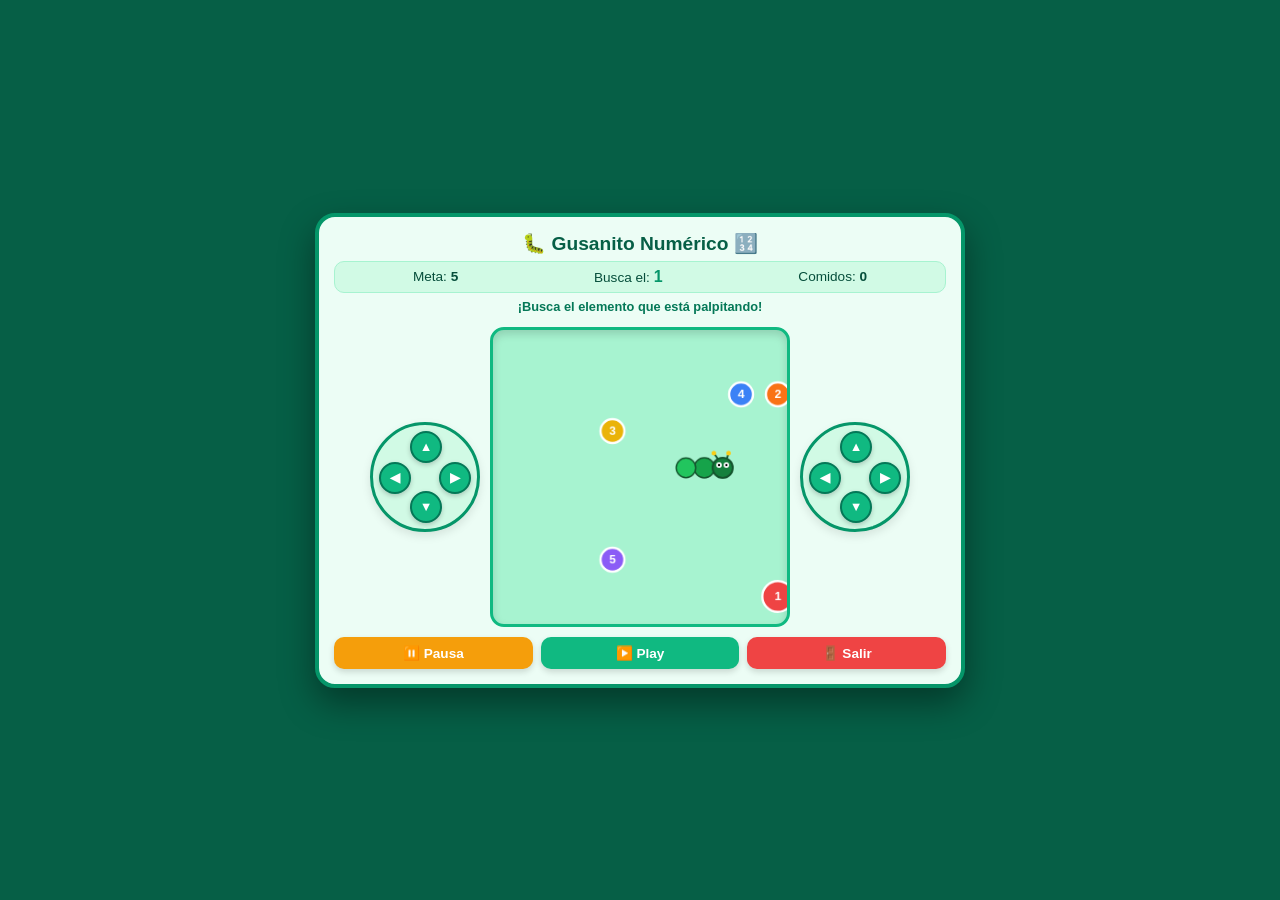
==== juego.html @ 27a51bcf "Add files via upload" ====
<!DOCTYPE html>
<html lang="es">
<head>
    <meta charset="UTF-8">
    <meta name="viewport" content="width=device-width, initial-scale=1.0, user-scalable=no">
    <title>Gusanito Educativo</title>
    <link rel="stylesheet" href="style.css">
</head>
<body>

    <div class="game-container">
        <h1 id="game-title">🐛 Gusanito Educativo 🍃</h1>

        <!-- Panel de Estado -->
        <div class="status-panel">
            <div id="label-meta">Meta: <strong id="max-target">5</strong></div>
            <div>Busca el: <strong id="next-target" class="target-highlight">1</strong></div>
            <div>Comidos: <strong id="score">0</strong></div>
        </div>

        <div class="message" id="message">¡Busca el elemento que está palpitando!</div>

        <!-- Diseño de controles y lienzo -->
        <div class="game-layout">
            
            <!-- D-pad Izquierdo -->
            <div class="dpad-wrapper">
                <div class="dpad">
                    <button class="ctrl-btn btn-up" onclick="changeDirection('UP')">▲</button>
                    <button class="ctrl-btn btn-left" onclick="changeDirection('LEFT')">◀</button>
                    <button class="ctrl-btn btn-right" onclick="changeDirection('RIGHT')">▶</button>
                    <button class="ctrl-btn btn-down" onclick="changeDirection('DOWN')">▼</button>
                </div>
            </div>

            <!-- Lienzo del juego -->
            <canvas id="gameCanvas" width="320" height="320"></canvas>

            <!-- D-pad Derecho -->
            <div class="dpad-wrapper">
                <div class="dpad">
                    <button class="ctrl-btn btn-up" onclick="changeDirection('UP')">▲</button>
                    <button class="ctrl-btn btn-left" onclick="changeDirection('LEFT')">◀</button>
                    <button class="ctrl-btn btn-right" onclick="changeDirection('RIGHT')">▶</button>
                    <button class="ctrl-btn btn-down" onclick="changeDirection('DOWN')">▼</button>
                </div>
            </div>

        </div>

        <!-- Botones de Acción Inferiores -->
        <div class="control-panel-buttons">
            <button class="action-btn btn-pause" onclick="pauseGame()">⏸️ Pausa</button>
            <button class="action-btn btn-play" onclick="resumeGame()">▶️ Play</button>
            <button class="action-btn btn-exit" onclick="exitGame()">🚪 Salir</button>
        </div>
    </div>

    <script src="script.js"></script>
</body>
</html>
---- style.css ----
* {
    box-sizing: border-box;
    margin: 0;
    padding: 0;
    font-family: 'Segoe UI', Tahoma, Geneva, Verdana, sans-serif;
    user-select: none;
}

body {
    background: #065f46;
    display: flex;
    justify-content: center;
    align-items: center;
    min-height: 100vh;
    padding: 10px;
}

/* Contenedor del Menú Principal */
.menu-container {
    background: #ecfdf5;
    padding: 25px;
    border-radius: 24px;
    box-shadow: 0 15px 35px rgba(0,0,0,0.4);
    text-align: center;
    max-width: 480px;
    width: 100%;
    border: 4px solid #059669;
}

.menu-container h1 {
    color: #065f46;
    margin-bottom: 5px;
    font-size: 1.6rem;
}

.menu-subtitle {
    color: #047857;
    font-size: 0.95rem;
    margin-bottom: 20px;
    font-weight: 600;
}

.modes-grid {
    display: flex;
    flex-direction: column;
    gap: 15px;
}

.mode-card {
    background: white;
    padding: 15px 20px;
    border-radius: 16px;
    text-decoration: none;
    display: flex;
    align-items: center;
    gap: 15px;
    box-shadow: 0 4px 10px rgba(0,0,0,0.08);
    border: 2px solid transparent;
    transition: transform 0.2s, box-shadow 0.2s, border-color 0.2s;
    text-align: left;
}

.mode-card:hover {
    transform: translateY(-3px);
    box-shadow: 0 6px 15px rgba(0,0,0,0.15);
}

.card-numbers { border-color: #3b82f6; }
.card-numbers:hover { background: #eff6ff; }

.card-vowels { border-color: #f59e0b; }
.card-vowels:hover { background: #fffbeb; }

.card-alphabet { border-color: #10b981; }
.card-alphabet:hover { background: #f0fdf4; }

.card-icon {
    font-size: 2.2rem;
    background: #f3f4f6;
    padding: 10px 14px;
    border-radius: 12px;
}

.mode-card h2 {
    font-size: 1.1rem;
    color: #1f2937;
    margin-bottom: 3px;
}

.mode-card p {
    font-size: 0.8rem;
    color: #6b7280;
}

/* Contenedor del Juego */
.game-container {
    background: #ecfdf5;
    padding: 15px;
    border-radius: 20px;
    box-shadow: 0 15px 35px rgba(0,0,0,0.4);
    text-align: center;
    max-width: 650px;
    width: 100%;
    border: 4px solid #059669;
}

.game-container h1 {
    color: #065f46;
    margin-bottom: 6px;
    font-size: 1.2rem;
}

.status-panel {
    display: flex;
    justify-content: space-around;
    align-items: center;
    background: #d1fae5;
    padding: 6px 10px;
    border-radius: 10px;
    margin-bottom: 6px;
    color: #064e3b;
    font-size: 0.85rem;
    border: 1.5px solid #a7f3d0;
}

.target-highlight {
    color: #059669;
    font-size: 1rem;
    font-weight: bold;
}

.message {
    font-weight: bold;
    font-size: 0.8rem;
    color: #047857;
    margin-bottom: 8px;
    min-height: 20px;
}

/* Diseño del juego y controles laterales */
.game-layout {
    display: flex;
    flex-direction: column;
    align-items: center;
    gap: 10px;
    margin-bottom: 10px;

}

.dpad-wrapper {
    display: flex;
    flex-direction: column;
    align-items: center;
}

/* D-pad circular */
.dpad {
    position: relative;
    width: 110px;
    height: 110px;
    background: #d1fae5;
    border-radius: 50%;
    border: 3px solid #059669;
    box-shadow: 0 4px 10px rgba(0,0,0,0.1);
}

.ctrl-btn {
    position: absolute;
    background: #10b981;
    color: white;
    border: 2px solid #047857;
    font-size: 0.8rem;
    font-weight: bold;
    width: 32px;
    height: 32px;
    border-radius: 50%;
    cursor: pointer;
    display: flex;
    align-items: center;
    justify-content: center;
    transition: background 0.1s, transform 0.1s;
    box-shadow: 0 2px 5px rgba(0,0,0,0.2);
}

.ctrl-btn:active {
    background: #047857;
    transform: scale(0.90);
}

/* Posiciones precisas en cruz */
.btn-up    { top: 6px;   left: 37px; }
.btn-down  { bottom: 6px;left: 37px; }
.btn-left  { top: 37px;  left: 6px; }
.btn-right { top: 37px;  right: 6px; }

canvas {
    background: #a7f3d0;
    border-radius: 14px;
    display: block;
    box-shadow: inset 0 4px 8px rgba(0,0,0,0.15);
    border: 3px solid #10b981;
    width: 300px;
    height: 300px;
}

/* Panel de botones inferiores */
.control-panel-buttons {
    display: flex;
    gap: 8px;
    justify-content: center;
}

.action-btn {
    flex: 1;
    color: white;
    border: none;
    padding: 8px 6px;
    border-radius: 10px;
    cursor: pointer;
    font-weight: bold;
    font-size: 0.85rem;
    box-shadow: 0 3px 6px rgba(0,0,0,0.15);
    transition: background 0.1s, transform 0.1s;
}

.action-btn:active {
    transform: scale(0.96);
}

.btn-pause { background: #f59e0b; }
.btn-play { background: #10b981; }
.btn-exit { background: #ef4444; }

@media (min-width: 768px) {
    .game-layout {
        flex-direction: row;
        justify-content: center;
    }
    
}
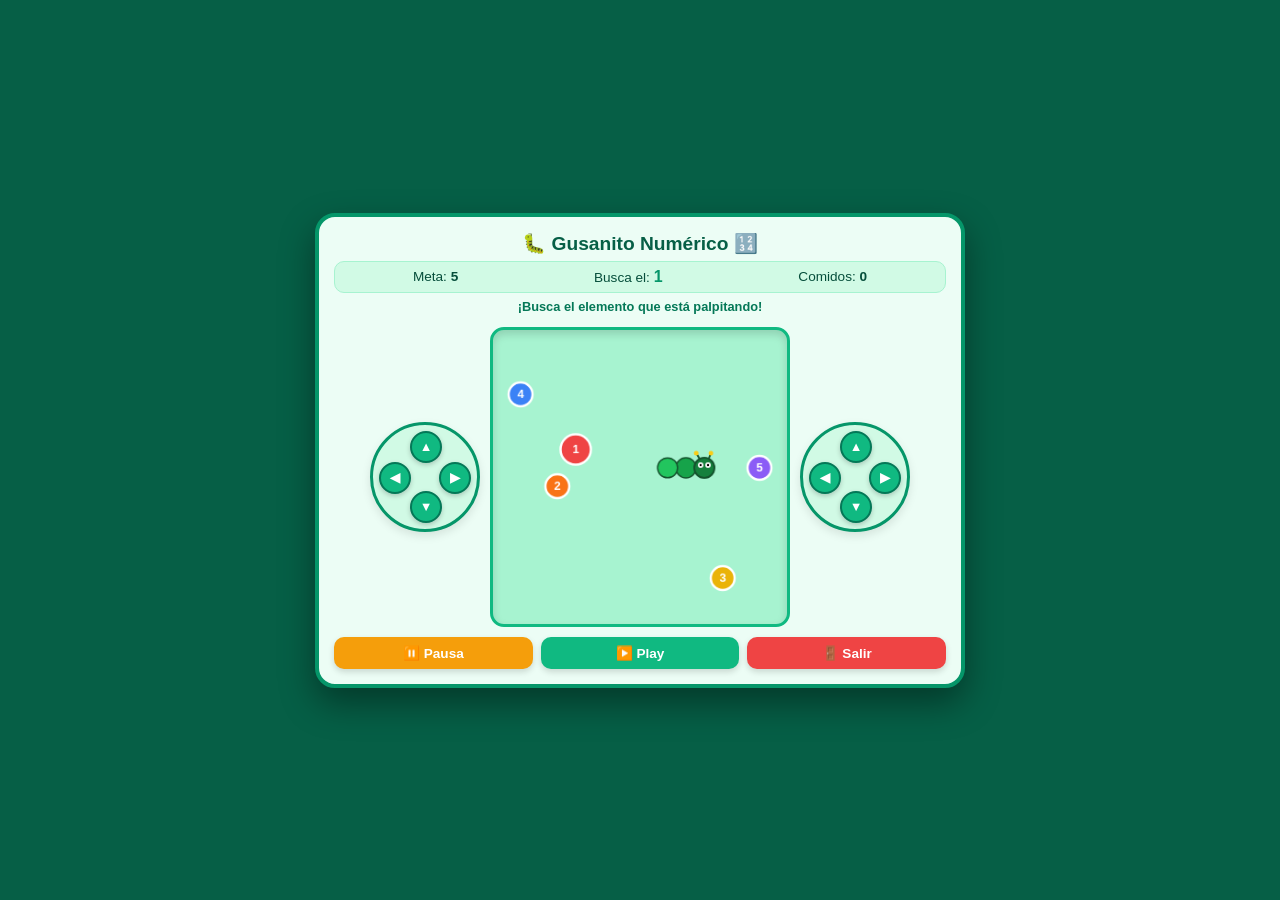
==== commit 5dcf5deb: "Update juego.html" ====
--- a/juego.html
+++ b/juego.html
@@ -20,11 +20,11 @@
 
         <div class="message" id="message">¡Busca el elemento que está palpitando!</div>
 
-        <!-- Diseño de controles y lienzo -->
+       <!-- Diseño de controles y lienzo -->
         <div class="game-layout">
             
-            <!-- D-pad Izquierdo -->
-            <div class="dpad-wrapper">
+            <!-- D-pad Superior (Solo aparecerá en horizontal / landscape) -->
+            <div class="dpad-wrapper dpad-top">
                 <div class="dpad">
                     <button class="ctrl-btn btn-up" onclick="changeDirection('UP')">▲</button>
                     <button class="ctrl-btn btn-left" onclick="changeDirection('LEFT')">◀</button>
@@ -36,8 +36,8 @@
             <!-- Lienzo del juego -->
             <canvas id="gameCanvas" width="320" height="320"></canvas>
 
-            <!-- D-pad Derecho -->
-            <div class="dpad-wrapper">
+            <!-- D-pad Inferior (Aparecerá siempre, y en vertical será el único) -->
+            <div class="dpad-wrapper dpad-bottom">
                 <div class="dpad">
                     <button class="ctrl-btn btn-up" onclick="changeDirection('UP')">▲</button>
                     <button class="ctrl-btn btn-left" onclick="changeDirection('LEFT')">◀</button>
@@ -58,4 +58,4 @@
 
     <script src="script.js"></script>
 </body>
-</html>+</html>
